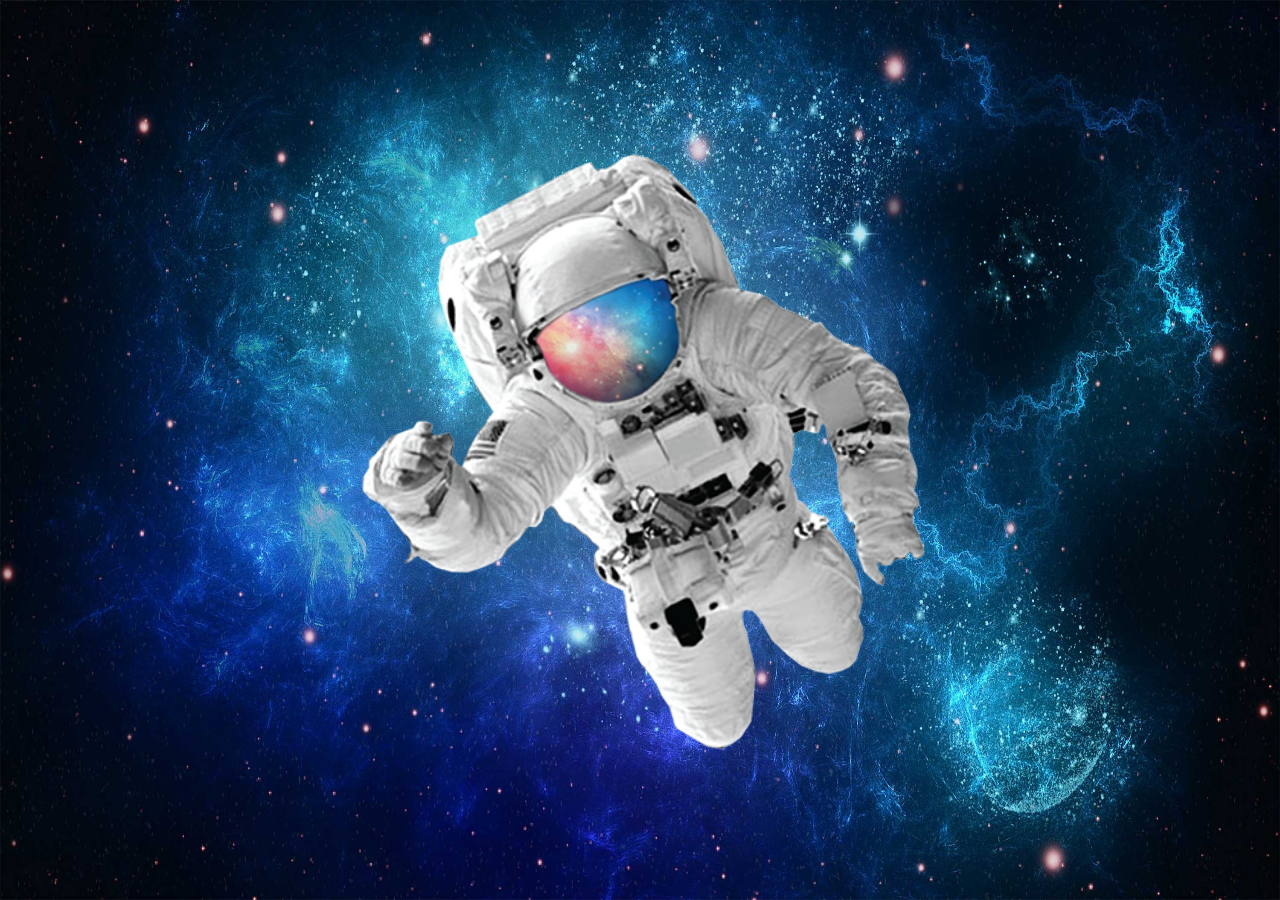
==== Desafios/d011/index.html @ 40720ed2 "new desafio011" ====
<!DOCTYPE html>
<html lang="pt-br">
<head>
    <meta charset="UTF-8">
    <meta name="viewport" content="width=device-width, initial-scale=1.0">
    <style>
    *{
        margin: 0px;
        padding: 0px;
    }

        body{
            height: 100vh;
        }

        #container{
            width: 100%;
            height: 100%;
            background-image: url(imagens/espaco.jpg);
            background-size: 100% 100%;
            background-repeat: no-repeat;
            position: relative;
        }

        #conteudo{
            height: 100%;
            width: 50%;
            margin: auto;
            background-image: url(imagens/astronauta.png);
            background-repeat: no-repeat;
            background-position: center center;
            background-size: contain;
        }
    </style>
    <title>Projeto Espacial</title>
</head>
<body >
    <section id="container">
        <article id="conteudo">

        </article>
    </section>
</body>
</html>
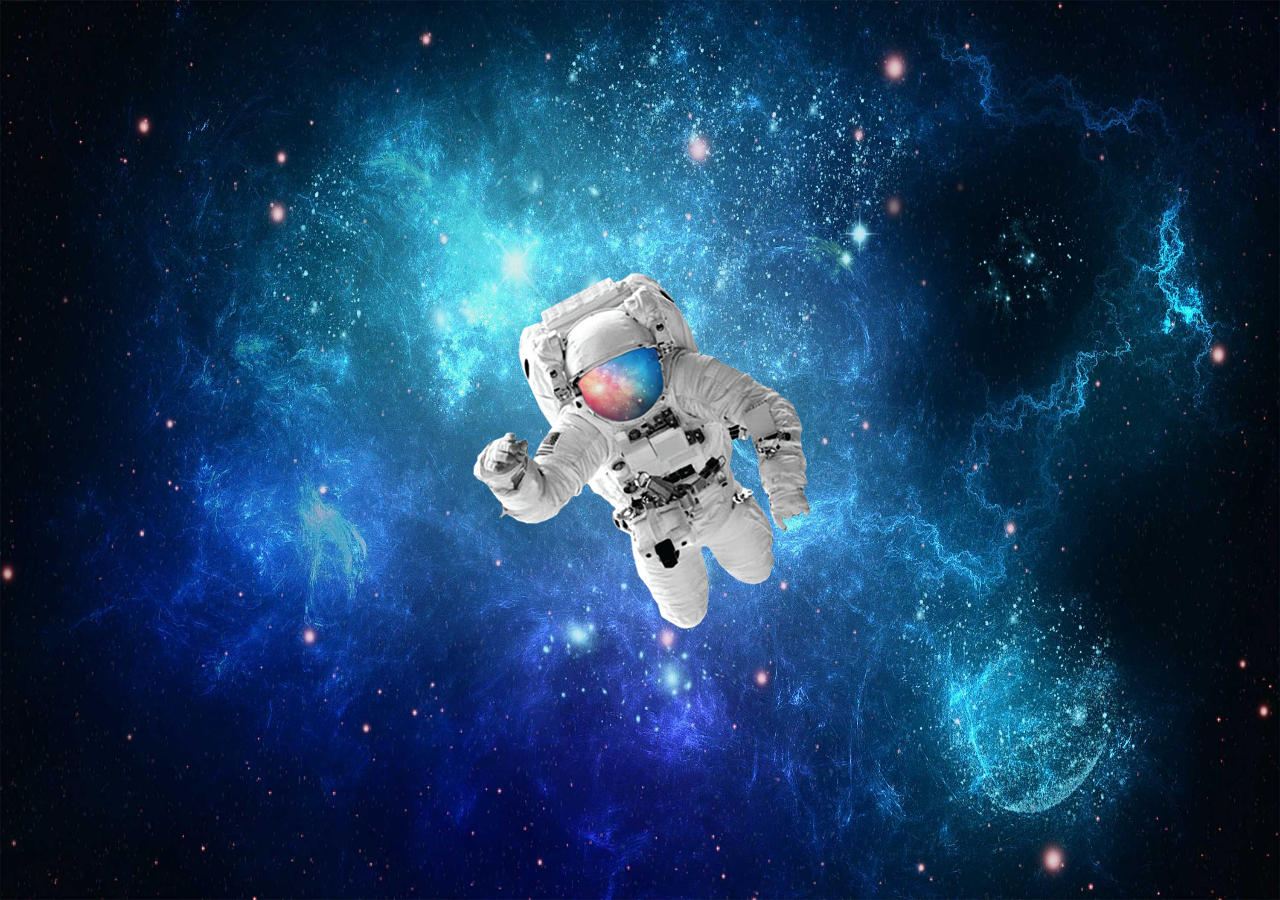
==== commit 6a437377: "att d011" ====
--- a/Desafios/d011/index.html
+++ b/Desafios/d011/index.html
@@ -4,11 +4,10 @@
     <meta charset="UTF-8">
     <meta name="viewport" content="width=device-width, initial-scale=1.0">
     <style>
-    *{
-        margin: 0px;
-        padding: 0px;
-    }
-
+   *{
+    margin: 0px;
+    padding: 0px;
+   }
         body{
             height: 100vh;
         }
@@ -23,12 +22,12 @@
         }
 
         #conteudo{
-            height: 100%;
-            width: 50%;
+            height: 100vh;
+            width: 30vw;
             margin: auto;
             background-image: url(imagens/astronauta.png);
             background-repeat: no-repeat;
-            background-position: center center;
+            background-position: center;
             background-size: contain;
         }
     </style>
